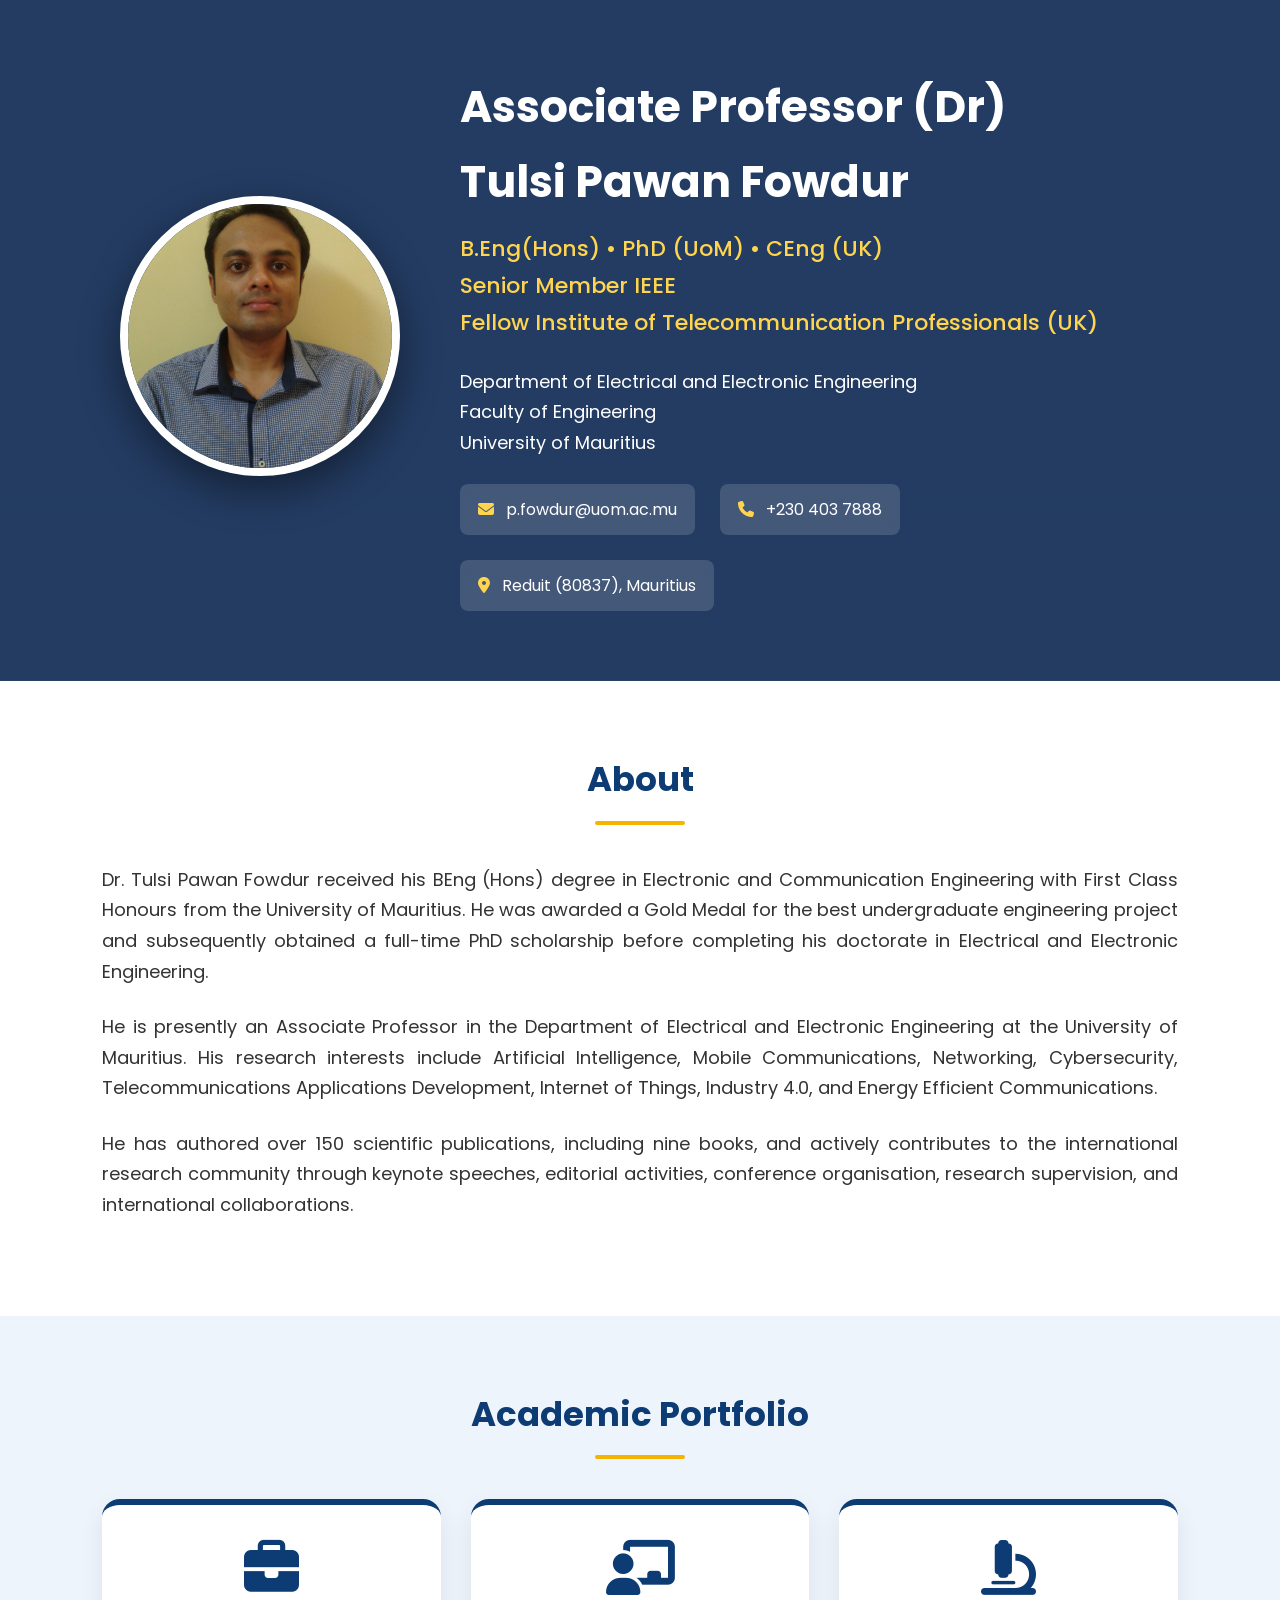
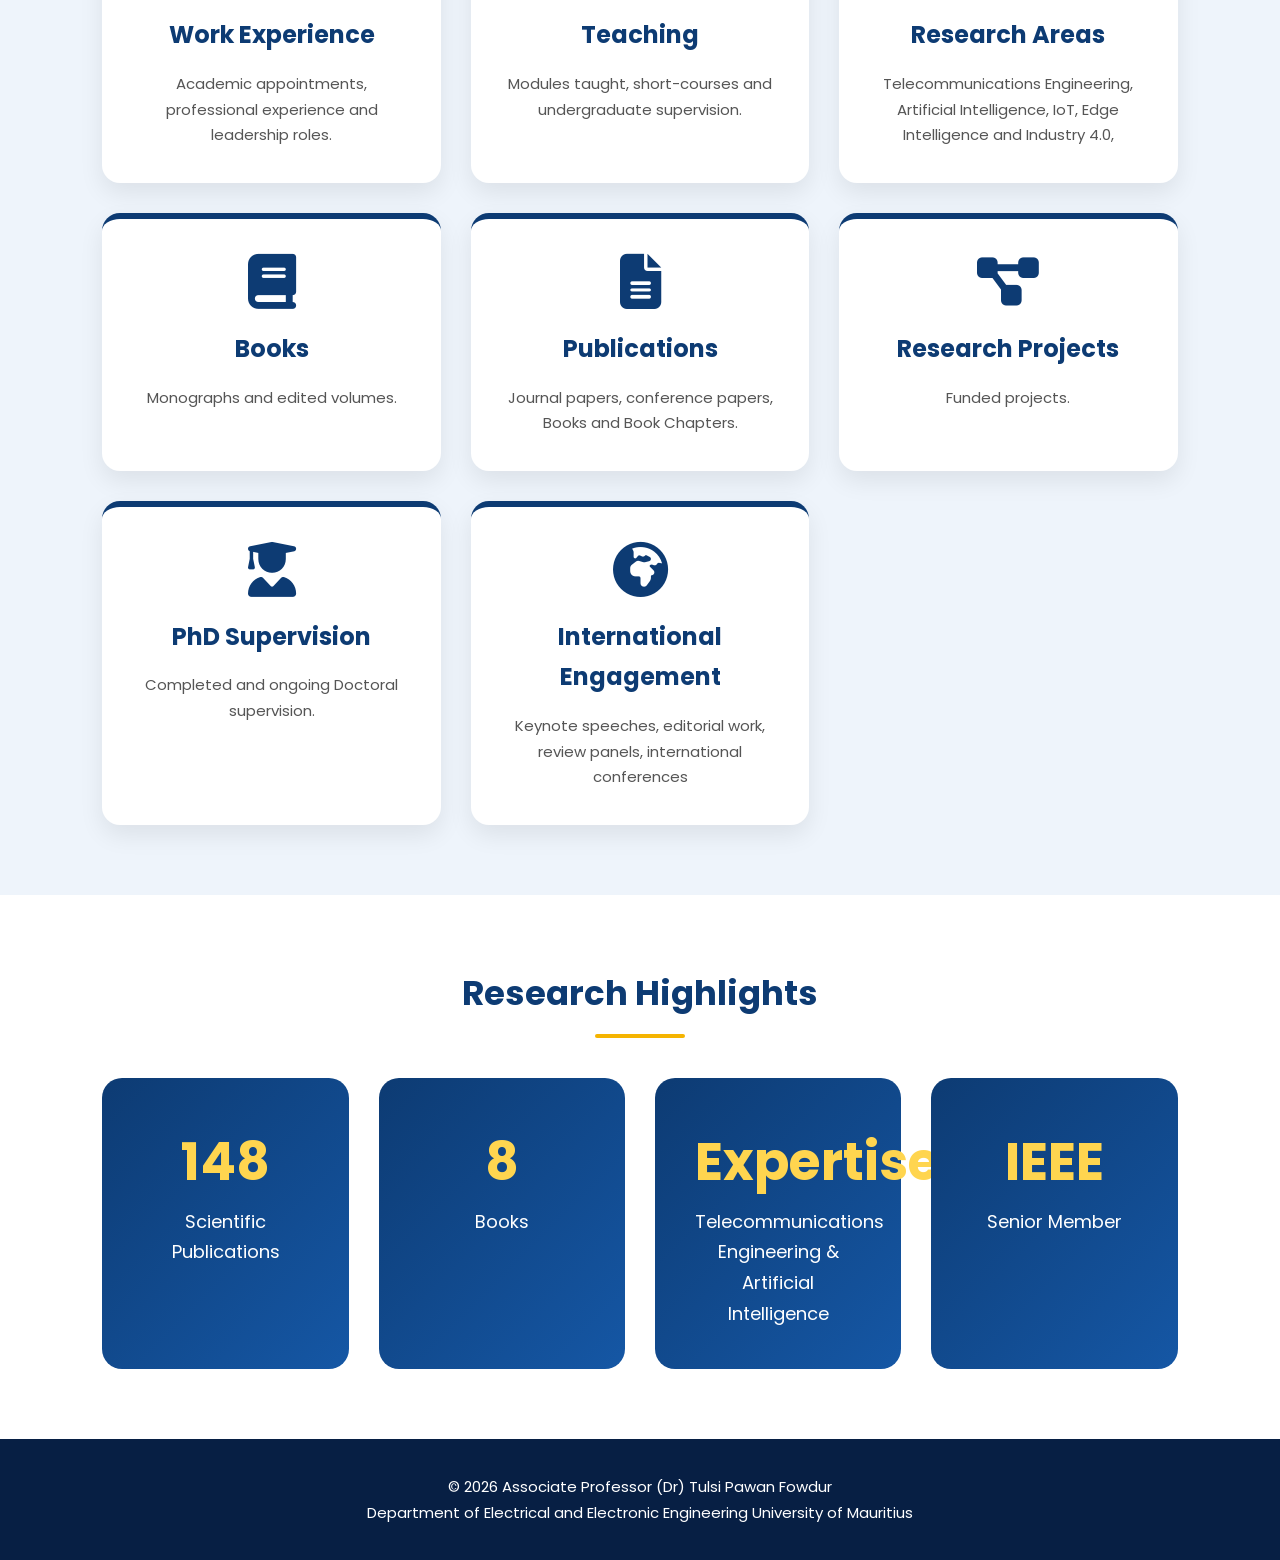
==== index.html @ 998c18a4 "Add files via upload" ====
<!DOCTYPE html>
<html lang="en">

<head>

<meta charset="UTF-8">
<meta name="viewport" content="width=device-width, initial-scale=1.0">

<title>
Associate Professor (Dr) Tulsi Pawan Fowdur
</title>

<link rel="stylesheet" href="style.css">

<link rel="preconnect" href="https://fonts.googleapis.com">

<link rel="preconnect" href="https://fonts.gstatic.com" crossorigin>

<link href="https://fonts.googleapis.com/css2?family=Poppins:wght@300;400;500;600;700&display=swap" rel="stylesheet">

<link rel="stylesheet"
href="https://cdnjs.cloudflare.com/ajax/libs/font-awesome/6.5.2/css/all.min.css">

</head>

<body>


<!-- ===========================
HEADER
=========================== -->

<header>

<div class="header-overlay">

<div class="header-content">

<div class="profile-photo">

<img src="Dr-T.P.Fowdur-Picture.jpg"
alt="Dr Tulsi Pawan Fowdur">

</div>

<div class="profile-details">

<h1>

Associate Professor (Dr)

<br>

Tulsi Pawan Fowdur

</h1>

<h2>

B.Eng(Hons) • PhD (UoM) • CEng (UK) 

<br>

Senior Member IEEE  

<br>

Fellow Institute of Telecommunication Professionals (UK)

</h2>

<p>

Department of Electrical and Electronic Engineering

<br>

Faculty of Engineering

<br>

University of Mauritius

</p>

<div class="contact">

<div>

<i class="fas fa-envelope"></i>

p.fowdur@uom.ac.mu

</div>

<div>

<i class="fas fa-phone"></i>

+230 403 7888

</div>

<div>

<i class="fas fa-location-dot"></i>

Reduit (80837), Mauritius

</div>

</div>

</div>

</div>

</div>

</header>



<!-- ===========================
ABOUT
=========================== -->

<section class="about">

<h2>

About

</h2>

<p>

Dr. Tulsi Pawan Fowdur received his BEng (Hons)
degree in Electronic and Communication Engineering
with First Class Honours from the University of Mauritius.
He was awarded a Gold Medal for the best undergraduate
engineering project and subsequently obtained a
full-time PhD scholarship before completing his
doctorate in Electrical and Electronic Engineering.

</p>

<p>

He is presently an Associate Professor in the
Department of Electrical and Electronic Engineering
at the University of Mauritius.
His research interests include Artificial Intelligence,
Mobile Communications, Networking,
Cybersecurity,
Telecommunications Applications Development,
Internet of Things,
Industry 4.0,
and Energy Efficient Communications.

</p>

<p>

He has authored over 150 scientific publications,
including nine books,
and actively contributes to the international research
community through keynote speeches,
editorial activities,
conference organisation,
research supervision,
and international collaborations.

</p>

</section>



<!-- ===========================
QUICK LINKS
=========================== -->

<section class="navigation">

<h2>

Academic Portfolio

</h2>

<div class="card-container">


<a href="Work-experience.html" class="card">

<i class="fas fa-briefcase"></i>

<h3>Work Experience</h3>

<p>

Academic appointments,
professional experience
and leadership roles.

</p>

</a>



<a href="TEACHING.html" class="card">

<i class="fas fa-chalkboard-teacher"></i>

<h3>Teaching</h3>

<p>

Modules taught,
short-courses and 
undergraduate supervision.

</p>

</a>



<a href="Research-Areas.html" class="card">

<i class="fas fa-microscope"></i>

<h3>Research Areas</h3>

<p>

Telecommunications Engineering,
Artificial Intelligence,
IoT, Edge Intelligence and Industry 4.0,

</p>

</a>



<a href="BOOKS.html" class="card">

<i class="fas fa-book"></i>

<h3>Books</h3>

<p>

Monographs and edited volumes.

</p>

</a>



<a href="PUBLICATIONS.html" class="card">

<i class="fas fa-file-lines"></i>

<h3>Publications</h3>

<p>

Journal papers,
conference papers,
Books
and Book Chapters.

</p>

</a>



<a href="RESEARCH-PROJECTS.html" class="card">

<i class="fas fa-diagram-project"></i>

<h3>Research Projects</h3>

<p>

Funded projects.

</p>

</a>



<a href="PhD-SUPERVISION.html" class="card">

<i class="fas fa-user-graduate"></i>

<h3>PhD Supervision</h3>

<p>

Completed
and ongoing Doctoral supervision.

</p>

</a>



<a href="International-engagement.html" class="card">

<i class="fas fa-earth-africa"></i>

<h3>

International Engagement

</h3>

<p>

Keynote speeches,
editorial work,
review panels,
international conferences


</p>

</a>


</div>

</section>




<!-- ===========================
RESEARCH HIGHLIGHTS
=========================== -->

<section class="highlights">

<h2>

Research Highlights

</h2>

<div class="highlight-grid">

<div class="highlight">

<h3>

150+

</h3>

<p>

Scientific Publications

</p>

</div>

<div class="highlight">

<h3>

9

</h3>

<p>

Books

</p>

</div>

<div class="highlight">

<h3>

Expertise

</h3>

<p>

Telecommunications Engineering &
Artificial Intelligence

</p>

</div>

<div class="highlight">

<h3>

IEEE

</h3>

<p>
Senior Member

</p>

</div>

</div>

</section>




<!-- ===========================
FOOTER
=========================== -->

<footer>

<p>

© 2026

Associate Professor (Dr) Tulsi Pawan Fowdur

<br>

Department of Electrical and Electronic Engineering

University of Mauritius

</p>

</footer>



<script src="script.js"></script>

</body>

</html>
---- style.css ----
/*=====================================================
GENERAL
======================================================*/

*{
    margin:0;
    padding:0;
    box-sizing:border-box;
}

html{
    scroll-behavior:smooth;
}

body{

    font-family:'Poppins',sans-serif;

    background:#f4f7fb;

    color:#333;

    line-height:1.7;
}


/*=====================================================
HEADER
======================================================*/

header{

    position:relative;

    background:
    linear-gradient(rgba(7,34,77,0.88),
    rgba(7,34,77,0.88)),
    url("https://images.unsplash.com/photo-1519389950473-47ba0277781c?w=1600");

    background-size:cover;

    background-position:center;

    color:white;

    padding:70px 8%;
}


.header-content{

    display:flex;

    align-items:center;

    justify-content:center;

    gap:60px;

    flex-wrap:wrap;
}



/*=====================================================
PROFILE PHOTO
======================================================*/

.profile-photo img{

    width:280px;

    height:280px;

    object-fit:cover;

    border-radius:50%;

    border:8px solid white;

    box-shadow:0px 15px 40px rgba(0,0,0,.45);

    transition:.4s;
}

.profile-photo img:hover{

    transform:scale(1.04);

}



/*=====================================================
PROFILE DETAILS
======================================================*/

.profile-details{

    max-width:700px;

}

.profile-details h1{

    font-size:44px;

    font-weight:700;

    margin-bottom:10px;

}

.profile-details h2{

    color:#FFD54F;

    font-size:22px;

    font-weight:500;

    margin-bottom:25px;

}

.profile-details p{

    font-size:18px;

    margin-bottom:18px;

}



/*=====================================================
CONTACT
======================================================*/

.contact{

    display:flex;

    flex-wrap:wrap;

    gap:25px;

    margin-top:25px;

}

.contact div{

    background:rgba(255,255,255,.15);

    backdrop-filter:blur(10px);

    padding:12px 18px;

    border-radius:8px;

}

.contact i{

    color:#FFD54F;

    margin-right:8px;

}



/*=====================================================
SECTION TITLES
======================================================*/

section{

    padding:70px 8%;

}

section h2{

    text-align:center;

    font-size:34px;

    margin-bottom:40px;

    color:#0d3b73;

    position:relative;

}

section h2::after{

    content:"";

    width:90px;

    height:4px;

    background:#f5b400;

    display:block;

    margin:12px auto;

    border-radius:10px;

}



/*=====================================================
ABOUT
======================================================*/

.about{

    background:white;

}

.about p{

    font-size:18px;

    max-width:1100px;

    margin:auto auto 25px auto;

    text-align:justify;

}



/*=====================================================
NAVIGATION
======================================================*/

.navigation{

    background:#eef4fb;

}



/*=====================================================
CARD GRID
======================================================*/

.card-container{

    display:grid;

    grid-template-columns:

    repeat(auto-fit,minmax(280px,1fr));

    gap:30px;

}



/*=====================================================
CARDS
======================================================*/

.card{

    background:white;

    border-radius:18px;

    padding:35px;

    text-align:center;

    text-decoration:none;

    color:#333;

    transition:.35s;

    box-shadow:

    0 10px 25px rgba(0,0,0,.08);

    border-top:6px solid #0d3b73;

}

.card:hover{

    transform:translateY(-10px);

    box-shadow:

    0 25px 45px rgba(0,0,0,.15);

}



.card i{

    font-size:55px;

    color:#0d3b73;

    margin-bottom:20px;

}



.card h3{

    color:#0d3b73;

    margin-bottom:15px;

    font-size:24px;

}

.card p{

    font-size:15px;

    color:#555;

}



/*=====================================================
HIGHLIGHTS
======================================================*/

.highlights{

    background:white;

}



.highlight-grid{

    display:grid;

    grid-template-columns:

    repeat(auto-fit,minmax(220px,1fr));

    gap:30px;

}



.highlight{

    text-align:center;

    background:linear-gradient(

    135deg,

    #0d3b73,

    #1557a5);

    color:white;

    padding:40px;

    border-radius:20px;

    transition:.35s;

}



.highlight:hover{

    transform:translateY(-8px);

}



.highlight h3{

    font-size:52px;

    color:#FFD54F;

}



.highlight p{

    font-size:18px;

}



/*=====================================================
FOOTER
======================================================*/

footer{

    background:#071f44;

    color:white;

    text-align:center;

    padding:35px;

    font-size:15px;

}



/*=====================================================
ANIMATIONS
======================================================*/

.card{

    animation:fadeUp .8s ease;

}

.highlight{

    animation:fadeUp .8s ease;

}

.profile-photo{

    animation:zoomIn 1s ease;

}

.profile-details{

    animation:slideLeft 1s ease;

}



@keyframes fadeUp{

    from{

        opacity:0;

        transform:translateY(40px);

    }

    to{

        opacity:1;

        transform:translateY(0);

    }

}



@keyframes zoomIn{

    from{

        transform:scale(.7);

        opacity:0;

    }

    to{

        transform:scale(1);

        opacity:1;

    }

}



@keyframes slideLeft{

    from{

        transform:translateX(80px);

        opacity:0;

    }

    to{

        transform:translateX(0);

        opacity:1;

    }

}



/*=====================================================
RESPONSIVE
======================================================*/

@media(max-width:1000px){

.header-content{

    flex-direction:column;

    text-align:center;

}

.profile-details h1{

    font-size:34px;

}

.contact{

    justify-content:center;

}

}



@media(max-width:700px){

.profile-photo img{

    width:220px;

    height:220px;

}

section{

    padding:45px 7%;

}

.card{

    padding:28px;

}

.highlight h3{

    font-size:42px;

}

}
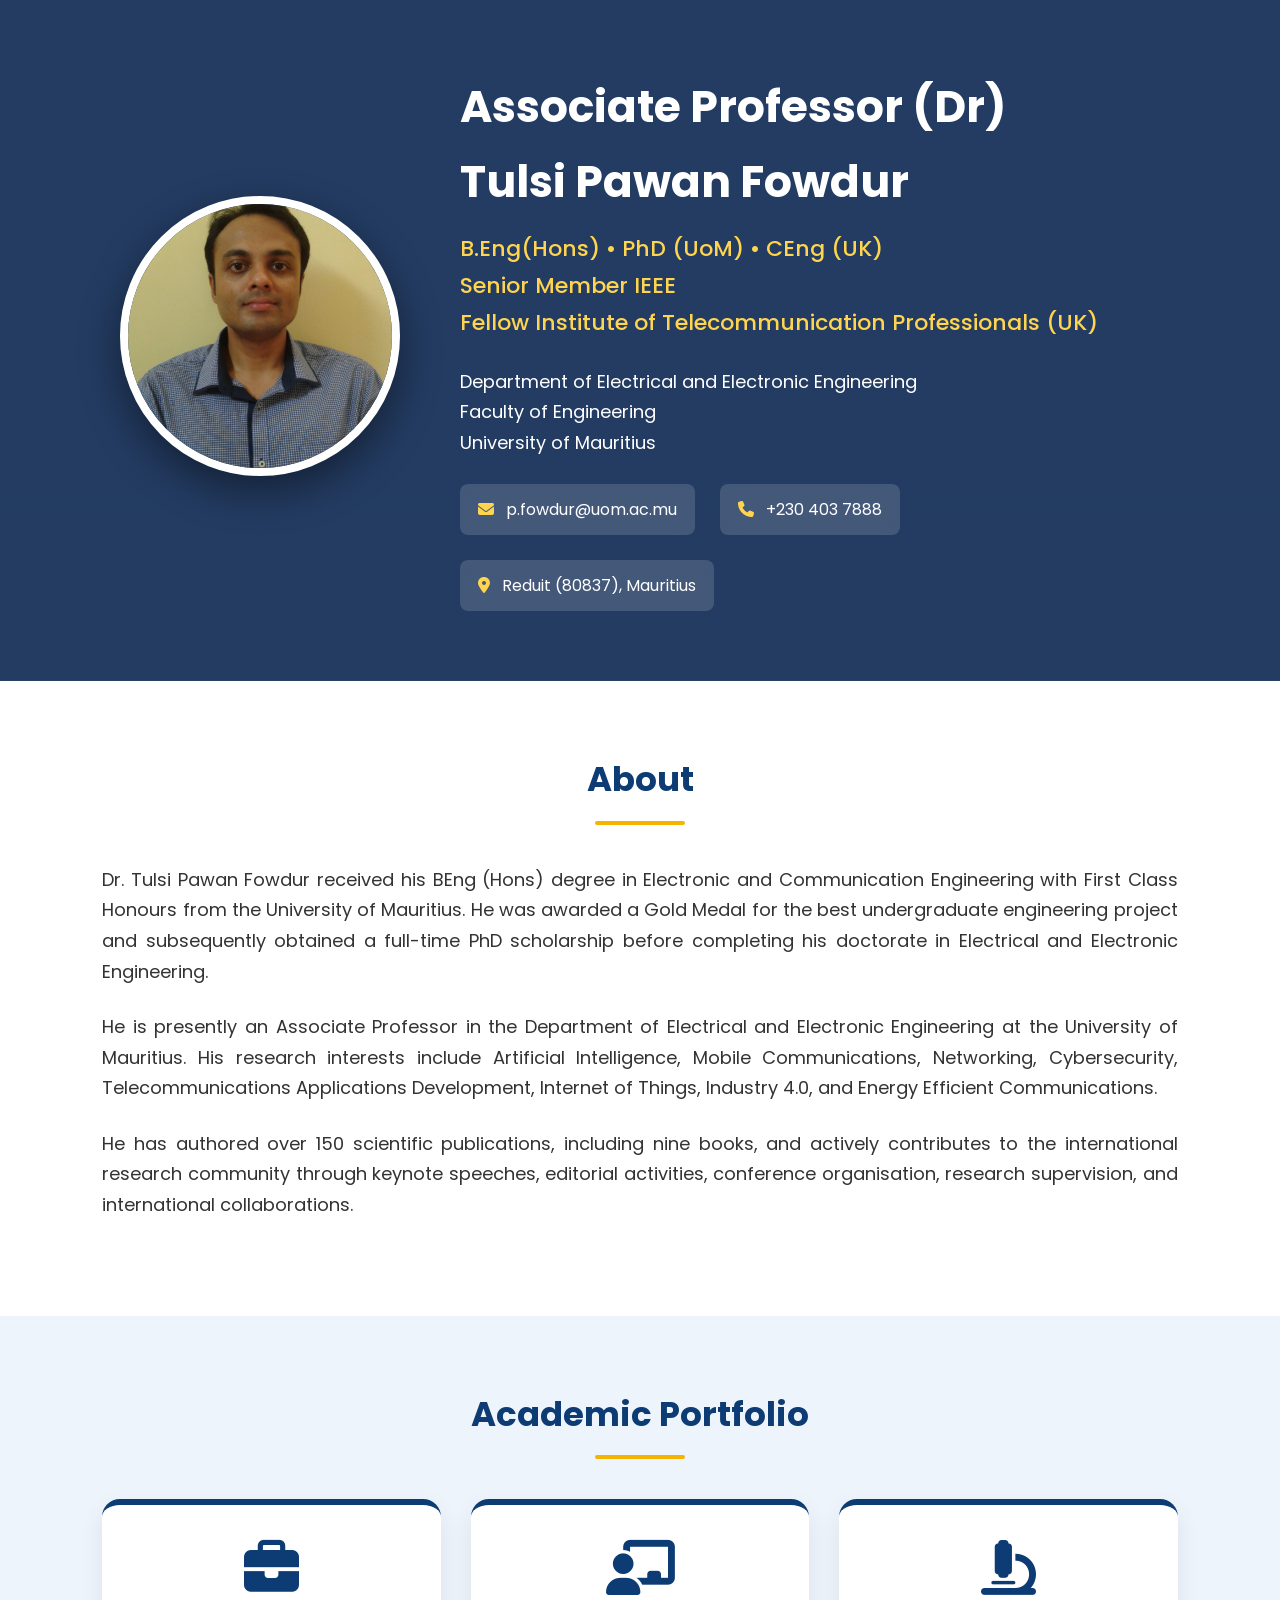
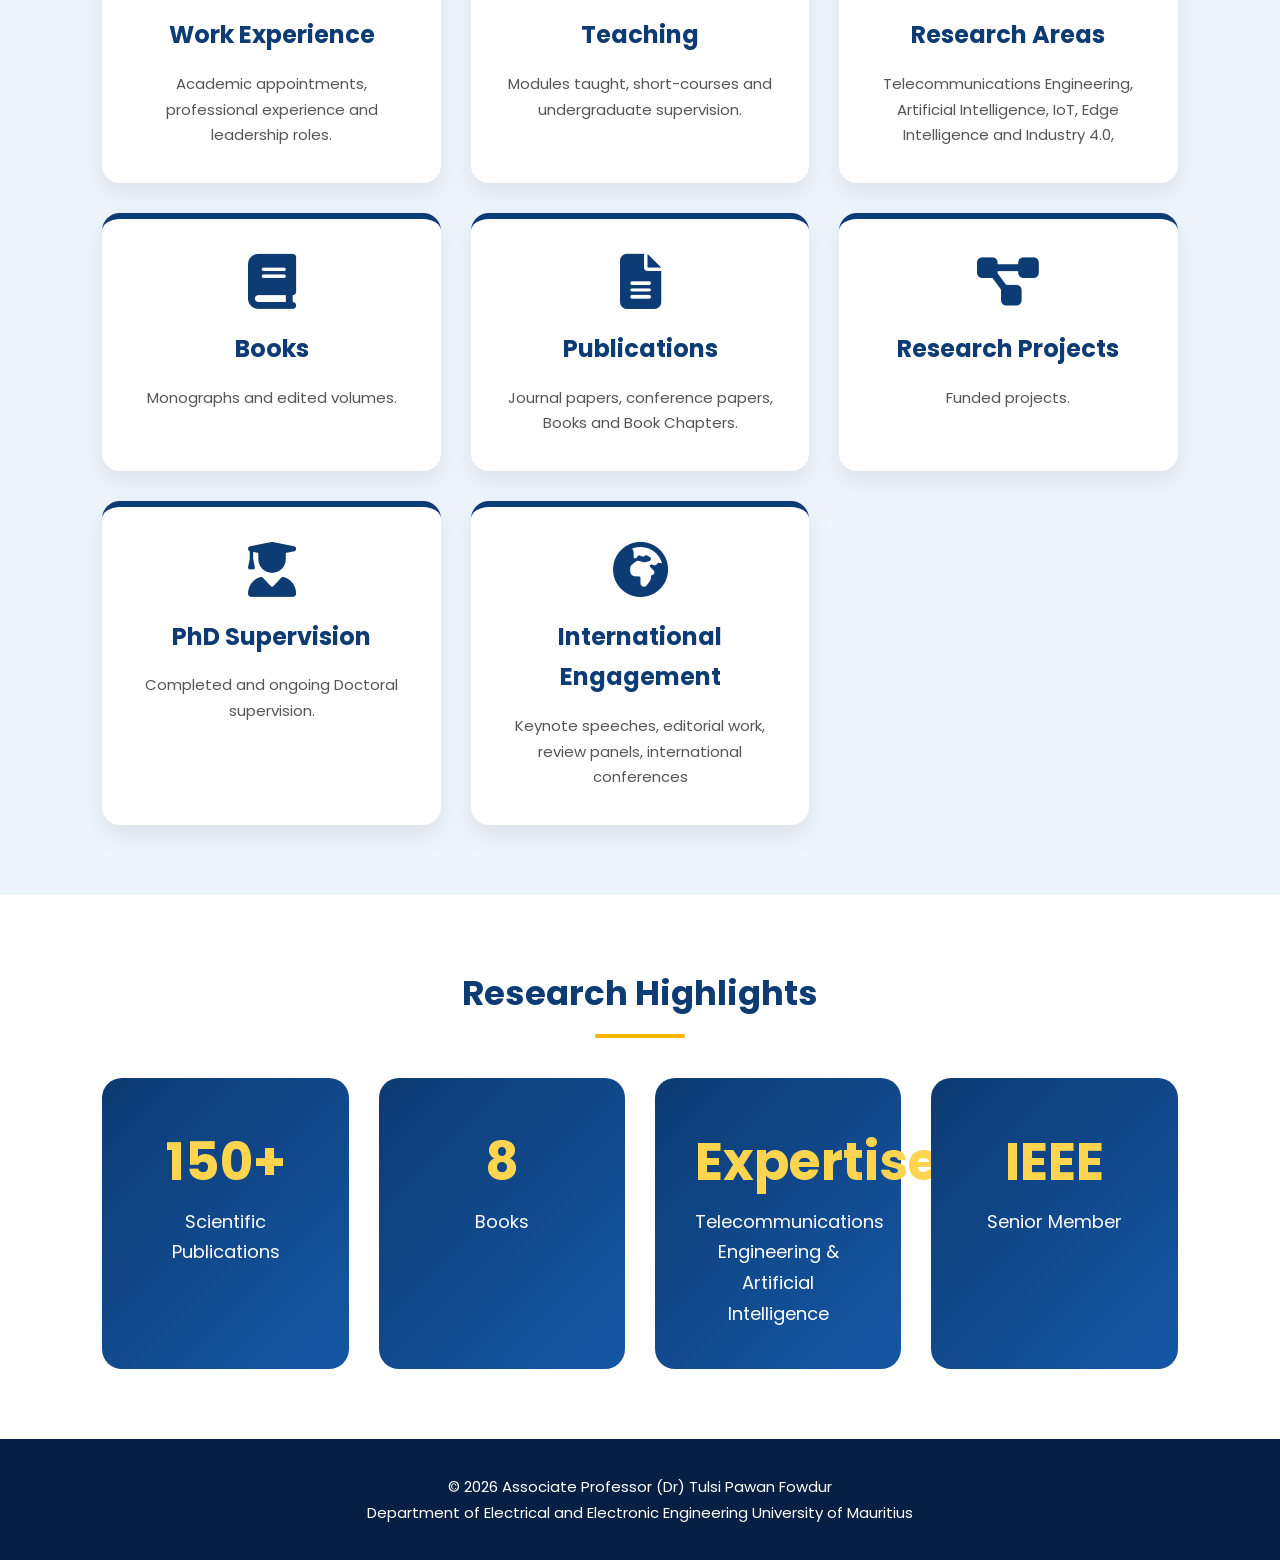
==== commit 559abd63: "Update index.html" ====
--- a/index.html
+++ b/index.html
@@ -228,7 +228,7 @@
 
 
 
-<a href="Research-Areas.html" class="card">
+<a href="RESEARCH-AREAS.html" class="card">
 
 <i class="fas fa-microscope"></i>
 
@@ -297,7 +297,7 @@
 
 
 
-<a href="PhD-SUPERVISION.html" class="card">
+<a href="PHD-SUPERVISION.html" class="card">
 
 <i class="fas fa-user-graduate"></i>
 
@@ -314,7 +314,7 @@
 
 
 
-<a href="International-engagement.html" class="card">
+<a href="INTERNATIONAL-ENGAGEMENT.html" class="card">
 
 <i class="fas fa-earth-africa"></i>
 
@@ -457,4 +457,4 @@
 
 </body>
 
-</html>+</html>
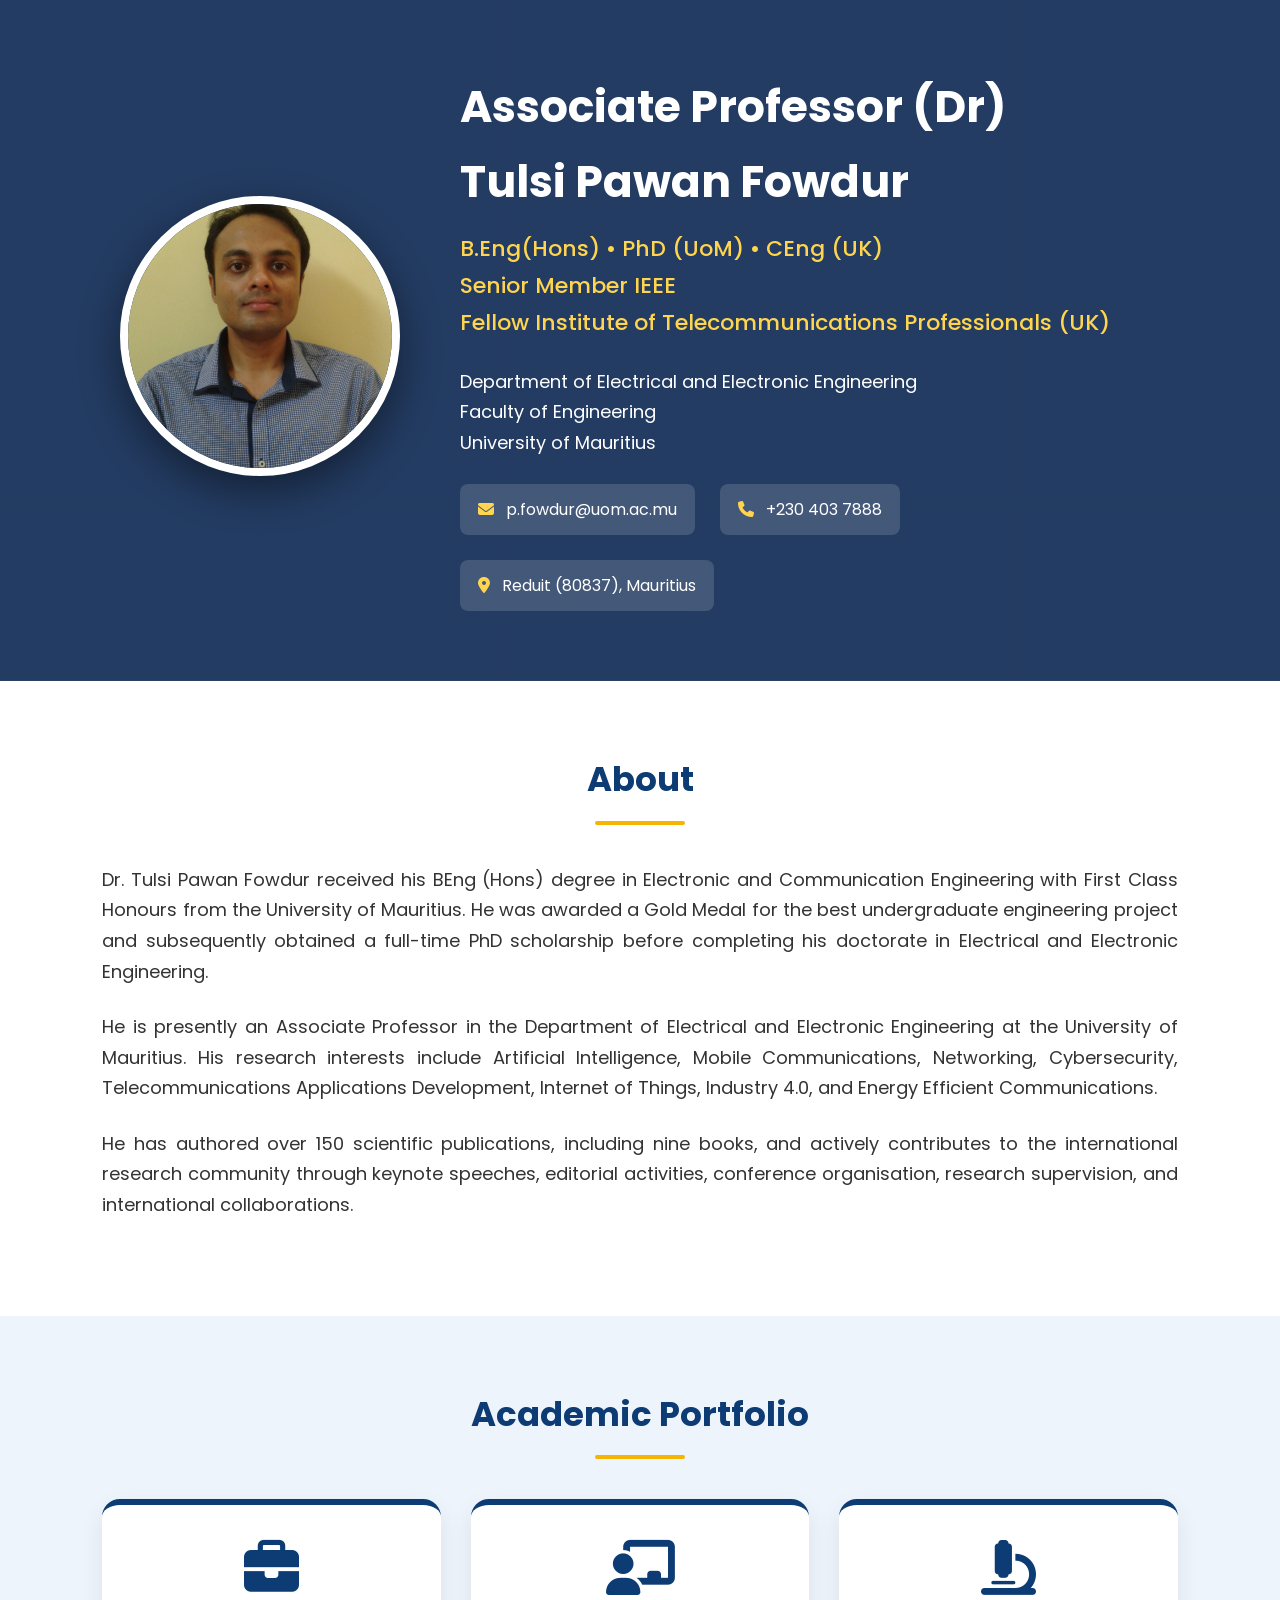
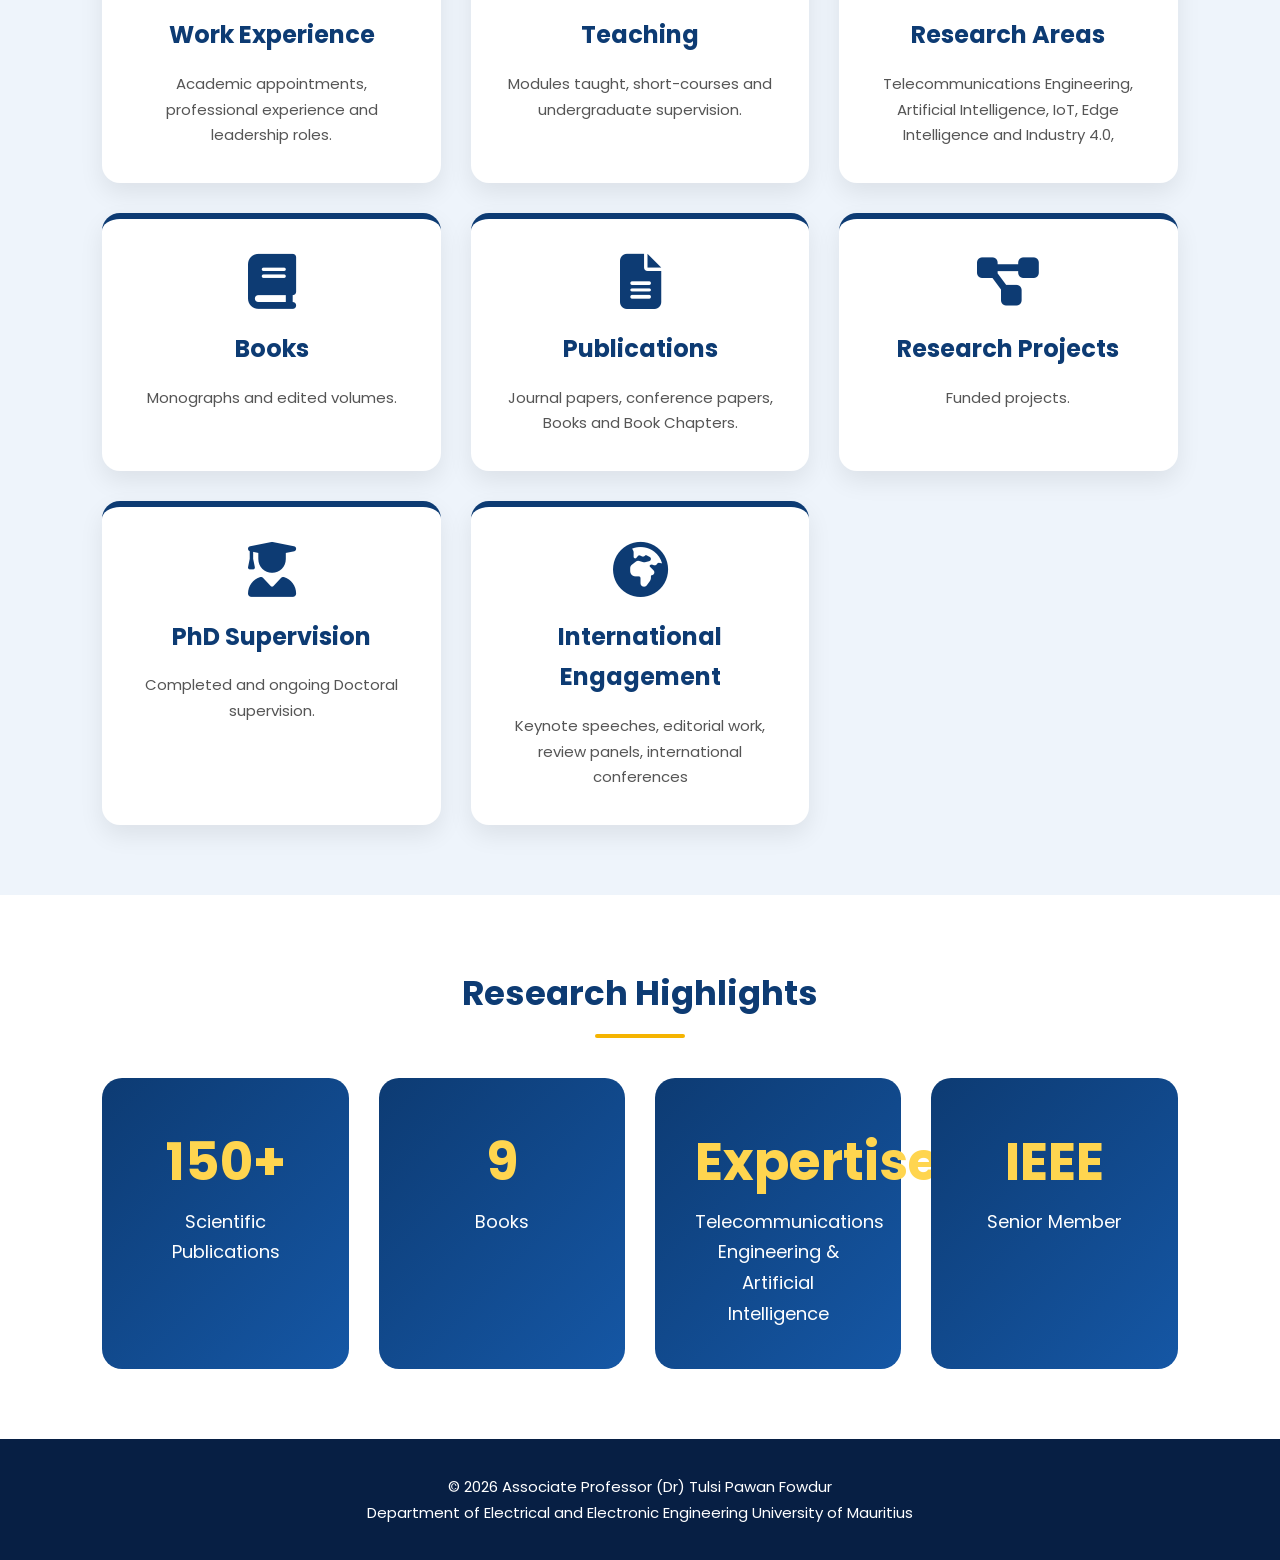
==== commit 4c2a387c: "Update index.html" ====
--- a/index.html
+++ b/index.html
@@ -65,7 +65,7 @@
 
 <br>
 
-Fellow Institute of Telecommunication Professionals (UK)
+Fellow Institute of Telecommunications Professionals (UK)
 
 </h2>
 
